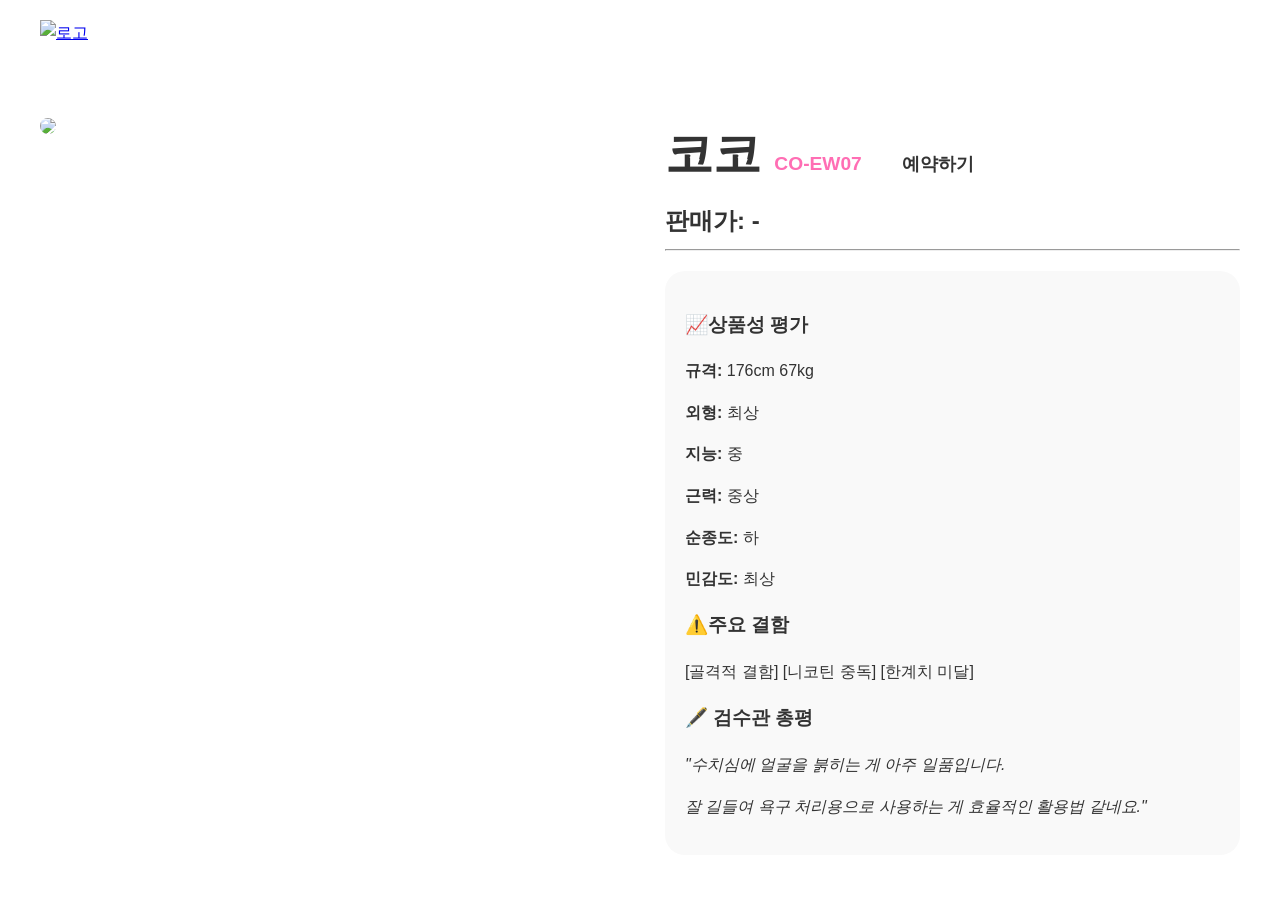
==== coco.html @ 970f61b9 "Add files via upload" ====
<!DOCTYPE html>
<html lang="ko">
<head>
    <meta charset="UTF-8">
    <title>개체 상세 정보 | 코코</title>
    <link rel="stylesheet" href="style.css">
</head>
<body>
    <div class="container">
        <header class="main-header">
            <a href="index.html" class="logo-link"><img src="./images/로고.png" alt="로고" class="logo"></a>
        </header>

        <section class="product-detail" style="display: flex; gap: 50px; margin-top: 50px;">
            <div class="detail-img" style="flex: 1;">
                <img src="./images/코코 프로필 사진.png" style="width: 100%; border-radius: 30px;">
            </div>

            <div class="detail-info" style="flex: 1;">
                <div style="display: flex; align-items: baseline; gap: 20px; margin-bottom: 10px;">
                    <h1 style="font-size: 3rem; margin: 0;">
                        코코 <span style="font-size: 1.2rem; color: #ff6eb4;">CO-EW07</span>
                    </h1>
                    <button class="reservation-btn" onclick="alert('예약이 완료되었습니다.')">예약하기</button>
                </div>

                <p style="font-size: 1.5rem; font-weight: bold; margin: 0;">판매가: -</p>
                <hr>

                <div class="status-box" style="background: #f9f9f9; padding: 20px; border-radius: 20px; margin: 20px 0;">
                    <h3>📈상품성 평가</h3>
                    <p><strong>규격:</strong> 176cm 67kg</p>
                    <p><strong>외형:</strong> 최상</p>
                    <p><strong>지능:</strong> 중</p>
                    <p><strong>근력:</strong> 중상</p>
                    <p><strong>순종도:</strong> 하</p>
                    <p><strong>민감도:</strong> 최상</p>

                    <h3>⚠️주요 결함</h3>
                    <p>[골격적 결함] [니코틴 중독] [한계치 미달]</p>

                    <h3>🖋️ 검수관 총평</h3>
                    <p><i>"수치심에 얼굴을 붉히는 게 아주 일품입니다.</p></i>
                    <p><i>잘 길들여 욕구 처리용으로 사용하는 게 효율적인 활용법 같네요."</p></i>
                </div>
            </div>
        </section>
    </div>
</body>
</html>
---- style.css ----
/* 1. 기본 설정 & 스크롤 */
html { scroll-behavior: smooth; }
body { margin: 0; font-family: 'Apple SD Gothic Neo', sans-serif; color: #333; line-height: 1.6; }
.container { max-width: 1200px; margin: 0 auto; padding: 0 20px; }

/* 2. 헤더 및 검색창 */
.main-header { display: flex; align-items: center; justify-content: space-between; padding: 20px 0; }
.logo { height: 45px; }
.search-bar { flex: 0.6; background: #f3f3f3; border-radius: 25px; padding: 10px 20px; display: flex; }
.search-bar input { border: none; background: none; width: 100%; outline: none; }
.icons .icon { font-size: 24px; margin-left: 20px; cursor: pointer; }

/* 3. 상단 네비바 (1번 사진 스타일: 밑줄 제거) */
.sub-nav ul { display: flex; list-style: none; justify-content: center; padding: 15px; border-bottom: 1px solid #eee; margin: 0; }
.sub-nav li { margin: 0 20px; font-weight: bold; color: #999; cursor: pointer; transition: 0.3s; }
.sub-nav li.active, .sub-nav li:hover { color: #000; } /* 밑줄 대신 색상으로 강조 */

/* 4. 브랜드 배너 */
.brand-hero { 
    height: 250px; background: linear-gradient(135deg, #fff5f7 0%, #ffb6c1 100%); 
    border-radius: 30px; margin: 30px 0; display: flex; align-items: center; justify-content: center;
    border: 1px solid #fce4ec;
}
.hero-content h2 { font-size: 24px; color: #d81b60; text-align: center; }

/* 5. 사이드바 & 레이아웃 */
.main-layout { display: flex; gap: 40px; margin-bottom: 80px; align-items: flex-start; }
.side-menu { width: 220px; position: sticky; top: 20px; display: flex; flex-direction: column; gap: 10px; }
.menu-btn { 
    padding: 20px; border: none; border-radius: 15px; background: #eee; 
    font-weight: bold; cursor: pointer; text-align: left; transition: 0.3s;
}
.menu-btn.pink { background: #ffb6c1; color: #fff; }
.menu-btn.active { background: #333; color: #fff; }
.menu-btn:hover { transform: translateX(10px); background: #e0e0e0; }

/* 6. 콘텐츠 섹션 */
.content-area { flex: 1; }
.content-section { padding: 50px 0; border-bottom: 1px solid #eee; }
.section-title { font-size: 22px; margin-bottom: 25px; font-weight: 800; }
.empty-box { 
    height: 250px; background: #f9f9f9; border-radius: 20px; 
    display: flex; flex-direction: column; align-items: center; justify-content: center; 
    color: #666; border: 1px dashed #ddd; gap: 15px;
}

/* 7. 상품 카드 */
.product-grid { display: flex; gap: 20px; }
.product-card { flex: 1; border: 1px solid #eee; border-radius: 25px; overflow: hidden; position: relative; cursor: pointer; transition: 0.3s; }
.product-card:hover { transform: translateY(-10px); box-shadow: 0 10px 20px rgba(0,0,0,0.1); }
.badge { position: absolute; top: 15px; left: 15px; background: rgba(0,0,0,0.6); color: #fff; padding: 5px 12px; border-radius: 15px; font-size: 12px; }
.product-card img { width: 100%; height: 300px; object-fit: cover; }
.info { padding: 20px; }

/* 8. 푸터 및 문의 버튼 */
.site-footer { background: #f9f9f9; padding: 60px 0; border-top: 1px solid #eee; }
.footer-btns button { padding: 12px 25px; border: 1px solid #ddd; background: #fff; cursor: pointer; font-weight: bold; border-radius: 10px; transition: 0.2s; }
.footer-btns button:hover { background: #333; color: #fff; }
.cs-info h3 { margin-top: 0; color: #333; }

/* 상세 페이지 예약하기 버튼 전용 스타일 */
.reservation-btn, 
.product-detail button, 
.product-detail input[type="button"],
.product-detail input[type="submit"],
#reservation,
table button {
    /* 배경과 테두리를 완전히 제거 */
    background: none !important;
    background-color: transparent !important;
    border: none !important;
    
    /* 선(outline) 제거 */
    outline: none !important;
    box-shadow: none !important;

    /* 글자 스타일 */
    color: #333 !important; /* 기본 검정색 */
    font-size: 18px !important;
    font-weight: bold !important;
    padding: 10px 20px !important;
    cursor: pointer !important;
    
    /* 부드러운 변화 효과 */
    transition: color 0.3s ease !important;
    
    /* 중앙 정렬 보조 */
    display: inline-block;
    text-align: center;
    width: auto !important;
}

/* 마우스를 올렸을 때: 글자만 핑크색으로 */
.reservation-btn:hover, 
.product-detail button:hover, 
.product-detail input[type="button"]:hover,
.product-detail input[type="submit"]:hover,
#reservation:hover,
table button:hover {
    color: #ffb6c1 !important; /* 배너와 같은 핑크색 */
    background: transparent !important;
}
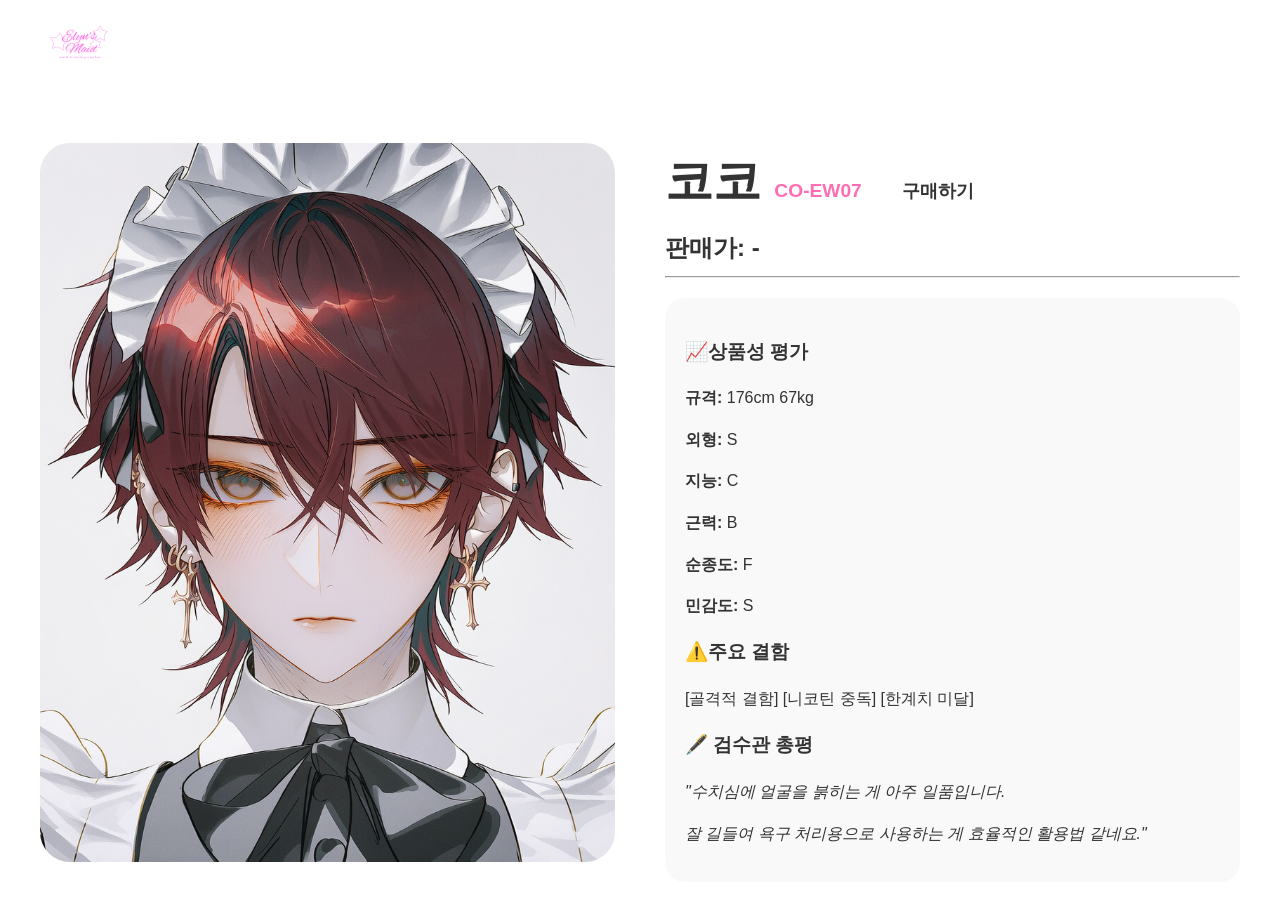
==== commit 1f6cb4e5: "Update coco.html" ====
--- a/coco.html
+++ b/coco.html
@@ -16,13 +16,13 @@
                 <img src="./images/코코 프로필 사진.png" style="width: 100%; border-radius: 30px;">
             </div>
 
-            <div class="detail-info" style="flex: 1;">
-                <div style="display: flex; align-items: baseline; gap: 20px; margin-bottom: 10px;">
-                    <h1 style="font-size: 3rem; margin: 0;">
-                        코코 <span style="font-size: 1.2rem; color: #ff6eb4;">CO-EW07</span>
-                    </h1>
-                    <button class="reservation-btn" onclick="alert('예약이 완료되었습니다.')">예약하기</button>
-                </div>
+           <div class="detail-info" style="flex: 1;">
+    <div style="display: flex; align-items: baseline; gap: 20px; margin-bottom: 10px;">
+        <h1 style="font-size: 3rem; margin: 0;">
+            코코 <span style="font-size: 1.2rem; color: #ff6eb4;">CO-EW07</span>
+        </h1>
+        <button class="reservation-btn" onclick="location.href='https://www.whif.io/characters/bb22075c-21b8-437b-8312-0cc31bef0d1c'">구매하기</button>
+    </div>
 
                 <p style="font-size: 1.5rem; font-weight: bold; margin: 0;">판매가: -</p>
                 <hr>
@@ -30,11 +30,11 @@
                 <div class="status-box" style="background: #f9f9f9; padding: 20px; border-radius: 20px; margin: 20px 0;">
                     <h3>📈상품성 평가</h3>
                     <p><strong>규격:</strong> 176cm 67kg</p>
-                    <p><strong>외형:</strong> 최상</p>
-                    <p><strong>지능:</strong> 중</p>
-                    <p><strong>근력:</strong> 중상</p>
-                    <p><strong>순종도:</strong> 하</p>
-                    <p><strong>민감도:</strong> 최상</p>
+                    <p><strong>외형:</strong> S</p>
+                    <p><strong>지능:</strong> C</p>
+                    <p><strong>근력:</strong> B</p>
+                    <p><strong>순종도:</strong> F</p>
+                    <p><strong>민감도:</strong> S</p>
 
                     <h3>⚠️주요 결함</h3>
                     <p>[골격적 결함] [니코틴 중독] [한계치 미달]</p>
@@ -47,4 +47,5 @@
         </section>
     </div>
 </body>
-</html>+
+</html>
--- a/style.css
+++ b/style.css
@@ -1,102 +1,153 @@
-/* 1. 기본 설정 & 스크롤 */
-html { scroll-behavior: smooth; }
-body { margin: 0; font-family: 'Apple SD Gothic Neo', sans-serif; color: #333; line-height: 1.6; }
-.container { max-width: 1200px; margin: 0 auto; padding: 0 20px; }
-
-/* 2. 헤더 및 검색창 */
-.main-header { display: flex; align-items: center; justify-content: space-between; padding: 20px 0; }
-.logo { height: 45px; }
-.search-bar { flex: 0.6; background: #f3f3f3; border-radius: 25px; padding: 10px 20px; display: flex; }
-.search-bar input { border: none; background: none; width: 100%; outline: none; }
-.icons .icon { font-size: 24px; margin-left: 20px; cursor: pointer; }
-
-/* 3. 상단 네비바 (1번 사진 스타일: 밑줄 제거) */
-.sub-nav ul { display: flex; list-style: none; justify-content: center; padding: 15px; border-bottom: 1px solid #eee; margin: 0; }
-.sub-nav li { margin: 0 20px; font-weight: bold; color: #999; cursor: pointer; transition: 0.3s; }
-.sub-nav li.active, .sub-nav li:hover { color: #000; } /* 밑줄 대신 색상으로 강조 */
-
-/* 4. 브랜드 배너 */
-.brand-hero { 
-    height: 250px; background: linear-gradient(135deg, #fff5f7 0%, #ffb6c1 100%); 
-    border-radius: 30px; margin: 30px 0; display: flex; align-items: center; justify-content: center;
-    border: 1px solid #fce4ec;
-}
-.hero-content h2 { font-size: 24px; color: #d81b60; text-align: center; }
-
-/* 5. 사이드바 & 레이아웃 */
-.main-layout { display: flex; gap: 40px; margin-bottom: 80px; align-items: flex-start; }
-.side-menu { width: 220px; position: sticky; top: 20px; display: flex; flex-direction: column; gap: 10px; }
-.menu-btn { 
-    padding: 20px; border: none; border-radius: 15px; background: #eee; 
-    font-weight: bold; cursor: pointer; text-align: left; transition: 0.3s;
-}
-.menu-btn.pink { background: #ffb6c1; color: #fff; }
-.menu-btn.active { background: #333; color: #fff; }
-.menu-btn:hover { transform: translateX(10px); background: #e0e0e0; }
-
-/* 6. 콘텐츠 섹션 */
-.content-area { flex: 1; }
-.content-section { padding: 50px 0; border-bottom: 1px solid #eee; }
-.section-title { font-size: 22px; margin-bottom: 25px; font-weight: 800; }
-.empty-box { 
-    height: 250px; background: #f9f9f9; border-radius: 20px; 
-    display: flex; flex-direction: column; align-items: center; justify-content: center; 
-    color: #666; border: 1px dashed #ddd; gap: 15px;
-}
-
-/* 7. 상품 카드 */
-.product-grid { display: flex; gap: 20px; }
-.product-card { flex: 1; border: 1px solid #eee; border-radius: 25px; overflow: hidden; position: relative; cursor: pointer; transition: 0.3s; }
-.product-card:hover { transform: translateY(-10px); box-shadow: 0 10px 20px rgba(0,0,0,0.1); }
-.badge { position: absolute; top: 15px; left: 15px; background: rgba(0,0,0,0.6); color: #fff; padding: 5px 12px; border-radius: 15px; font-size: 12px; }
-.product-card img { width: 100%; height: 300px; object-fit: cover; }
-.info { padding: 20px; }
-
-/* 8. 푸터 및 문의 버튼 */
-.site-footer { background: #f9f9f9; padding: 60px 0; border-top: 1px solid #eee; }
-.footer-btns button { padding: 12px 25px; border: 1px solid #ddd; background: #fff; cursor: pointer; font-weight: bold; border-radius: 10px; transition: 0.2s; }
-.footer-btns button:hover { background: #333; color: #fff; }
-.cs-info h3 { margin-top: 0; color: #333; }
-
-/* 상세 페이지 예약하기 버튼 전용 스타일 */
-.reservation-btn, 
-.product-detail button, 
-.product-detail input[type="button"],
-.product-detail input[type="submit"],
-#reservation,
-table button {
-    /* 배경과 테두리를 완전히 제거 */
-    background: none !important;
-    background-color: transparent !important;
-    border: none !important;
-    
-    /* 선(outline) 제거 */
-    outline: none !important;
-    box-shadow: none !important;
-
-    /* 글자 스타일 */
-    color: #333 !important; /* 기본 검정색 */
-    font-size: 18px !important;
-    font-weight: bold !important;
-    padding: 10px 20px !important;
-    cursor: pointer !important;
-    
-    /* 부드러운 변화 효과 */
-    transition: color 0.3s ease !important;
-    
-    /* 중앙 정렬 보조 */
-    display: inline-block;
-    text-align: center;
-    width: auto !important;
-}
-
-/* 마우스를 올렸을 때: 글자만 핑크색으로 */
-.reservation-btn:hover, 
-.product-detail button:hover, 
-.product-detail input[type="button"]:hover,
-.product-detail input[type="submit"]:hover,
-#reservation:hover,
-table button:hover {
-    color: #ffb6c1 !important; /* 배너와 같은 핑크색 */
-    background: transparent !important;
-}+/* 1. 기본 설정 & 스크롤 */
+html { scroll-behavior: smooth; }
+body { margin: 0; font-family: 'Apple SD Gothic Neo', sans-serif; color: #333; line-height: 1.6; }
+.container { max-width: 1200px; margin: 0 auto; padding: 0 20px; }
+
+/* 2. 헤더 및 검색창 */
+.main-header { display: flex; align-items: center; justify-content: space-between; padding: 20px 0; }
+.logo { height: 45px; }
+.search-bar { flex: 0.6; background: #f3f3f3; border-radius: 25px; padding: 10px 20px; display: flex; }
+.search-bar input { border: none; background: none; width: 100%; outline: none; }
+.icons .icon { font-size: 24px; margin-left: 20px; cursor: pointer; }
+
+/* 3. 상단 네비바 (1번 사진 스타일: 밑줄 제거) */
+.sub-nav ul { display: flex; list-style: none; justify-content: center; padding: 15px; border-bottom: 1px solid #eee; margin: 0; }
+.sub-nav li { margin: 0 20px; font-weight: bold; color: #999; cursor: pointer; transition: 0.3s; }
+.sub-nav li.active, .sub-nav li:hover { color: #000; } /* 밑줄 대신 색상으로 강조 */
+
+/* 4. 브랜드 배너 */
+.brand-hero { 
+    height: 250px; background: linear-gradient(135deg, #fff5f7 0%, #ffb6c1 100%); 
+    border-radius: 30px; margin: 30px 0; display: flex; align-items: center; justify-content: center;
+    border: 1px solid #fce4ec;
+}
+.hero-content h2 { font-size: 24px; color: #d81b60; text-align: center; }
+
+/* 5. 사이드바 & 레이아웃 */
+.main-layout { display: flex; gap: 40px; margin-bottom: 80px; align-items: flex-start; }
+.side-menu { width: 220px; position: sticky; top: 20px; display: flex; flex-direction: column; gap: 10px; }
+.menu-btn { 
+    padding: 20px; border: none; border-radius: 15px; background: #eee; 
+    font-weight: bold; cursor: pointer; text-align: left; transition: 0.3s;
+}
+.menu-btn.pink { background: #ffb6c1; color: #fff; }
+.menu-btn.active { background: #333; color: #fff; }
+.menu-btn:hover { transform: translateX(10px); background: #e0e0e0; }
+
+/* 6. 콘텐츠 섹션 */
+.content-area { flex: 1; }
+.content-section { padding: 50px 0; border-bottom: 1px solid #eee; }
+.section-title { font-size: 22px; margin-bottom: 25px; font-weight: 800; }
+.empty-box { 
+    height: 250px; background: #f9f9f9; border-radius: 20px; 
+    display: flex; flex-direction: column; align-items: center; justify-content: center; 
+    color: #666; border: 1px dashed #ddd; gap: 15px;
+}
+
+/* 7. 상품 카드 */
+.product-grid { display: flex; gap: 20px; }
+.product-card { flex: 1; border: 1px solid #eee; border-radius: 25px; overflow: hidden; position: relative; cursor: pointer; transition: 0.3s; }
+.product-card:hover { transform: translateY(-10px); box-shadow: 0 10px 20px rgba(0,0,0,0.1); }
+.badge { position: absolute; top: 15px; left: 15px; background: rgba(0,0,0,0.6); color: #fff; padding: 5px 12px; border-radius: 15px; font-size: 12px; }
+.product-card img { width: 100%; height: 300px; object-fit: cover; }
+.info { padding: 20px; }
+
+/* 8. 푸터 및 문의 버튼 */
+.site-footer { background: #f9f9f9; padding: 60px 0; border-top: 1px solid #eee; }
+.footer-btns button { padding: 12px 25px; border: 1px solid #ddd; background: #fff; cursor: pointer; font-weight: bold; border-radius: 10px; transition: 0.2s; }
+.footer-btns button:hover { background: #333; color: #fff; }
+.cs-info h3 { margin-top: 0; color: #333; }
+
+/* 상세 페이지 예약하기 버튼 전용 스타일 */
+.reservation-btn, 
+.product-detail button, 
+.product-detail input[type="button"],
+.product-detail input[type="submit"],
+#reservation,
+table button {
+    /* 배경과 테두리를 완전히 제거 */
+    background: none !important;
+    background-color: transparent !important;
+    border: none !important;
+    
+    /* 선(outline) 제거 */
+    outline: none !important;
+    box-shadow: none !important;
+
+    /* 글자 스타일 */
+    color: #333 !important; /* 기본 검정색 */
+    font-size: 18px !important;
+    font-weight: bold !important;
+    padding: 10px 20px !important;
+    cursor: pointer !important;
+    
+    /* 부드러운 변화 효과 */
+    transition: color 0.3s ease !important;
+    
+    /* 중앙 정렬 보조 */
+    display: inline-block;
+    text-align: center;
+    width: auto !important;
+}
+
+/* 마우스를 올렸을 때: 글자만 핑크색으로 */
+.reservation-btn:hover, 
+.product-detail button:hover, 
+.product-detail input[type="button"]:hover,
+.product-detail input[type="submit"]:hover,
+#reservation:hover,
+table button:hover {
+    color: #ffb6c1 !important; /* 배너와 같은 핑크색 */
+    background: transparent !important;
+
+}
+
+@media screen and (max-width: 768px) {
+    /* 1. 레이아웃: 세로 정렬 강제 */
+    .main-layout {
+        display: block !important; /* flex 해제 */
+        padding: 0 15px !important;
+    }
+
+    /* 2. 사이드 메뉴 버튼: 절대 안 깨지는 가로 스크롤 */
+    .side-menu {
+        display: block !important; /* 박스 모델 변경 */
+        white-space: nowrap !important; /* 내부 요소 줄바꿈 절대 금지 */
+        overflow-x: auto !important; /* 가로 스크롤 활성화 */
+        padding: 15px 0 !important;
+        margin-bottom: 10px !important;
+        -webkit-overflow-scrolling: touch;
+    }
+
+    .menu-btn {
+        display: inline-block !important; /* 가로로 흐르게 설정 */
+        width: auto !important; /* 너비 고정 해제 */
+        margin-right: 8px !important; /* 버튼 사이 간격 */
+        padding: 10px 18px !important;
+        font-size: 13px !important;
+        border-radius: 20px !important;
+        background: #eee !important;
+        vertical-align: middle !important;
+    }
+
+    /* 3. 상품 그리드: 가로 스크롤 최적화 */
+    .product-grid {
+        display: flex !important;
+        flex-wrap: nowrap !important; /* 한 줄로 강제 */
+        overflow-x: auto !important;
+        gap: 15px !important;
+        padding-bottom: 20px !important;
+        -webkit-overflow-scrolling: touch;
+    }
+
+    .product-card {
+        flex: 0 0 240px !important; /* 카드 너비 고정 */
+        min-width: 240px !important;
+    }
+
+    /* 4. 배너 텍스트 겹침 방지 */
+    .hero-content h2 {
+        font-size: 1rem !important;
+        word-break: keep-all !important; /* 단어 단위 줄바꿈 */
+    }
+}
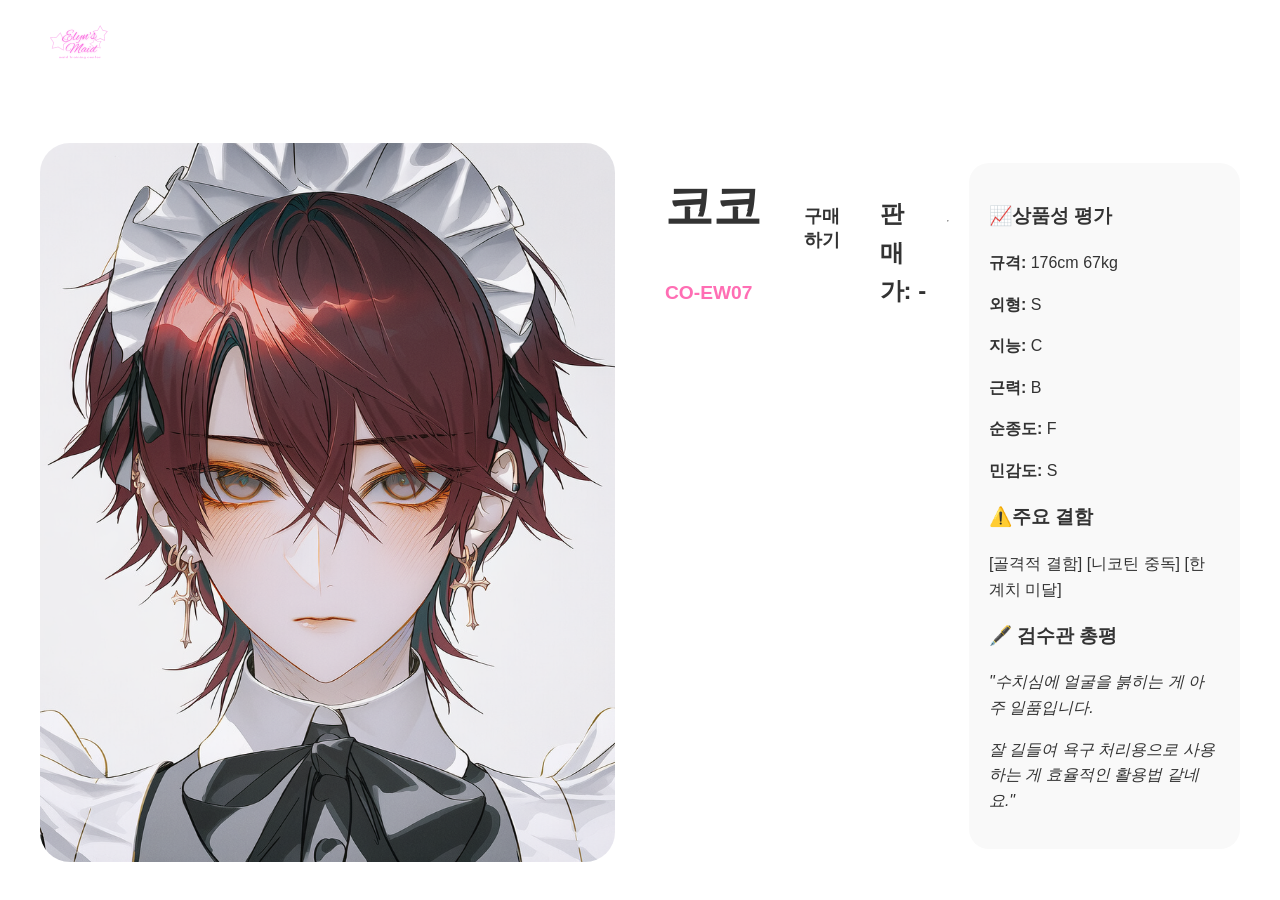
==== commit 7774e3ef: "Update coco.html" ====
--- a/coco.html
+++ b/coco.html
@@ -21,9 +21,7 @@
         <h1 style="font-size: 3rem; margin: 0;">
             코코 <span style="font-size: 1.2rem; color: #ff6eb4;">CO-EW07</span>
         </h1>
-        <button class="reservation-btn" onclick="location.href='https://www.whif.io/characters/bb22075c-21b8-437b-8312-0cc31bef0d1c'">구매하기</button>
-    </div>
-
+        <button class="reservation-btn" onclick="window.open('https://www.whif.io/characters/bb22075c-21b8-437b-8312-0cc31bef0d1c')">구매하기</button>
                 <p style="font-size: 1.5rem; font-weight: bold; margin: 0;">판매가: -</p>
                 <hr>
 
@@ -49,3 +47,4 @@
 </body>
 
 </html>
+
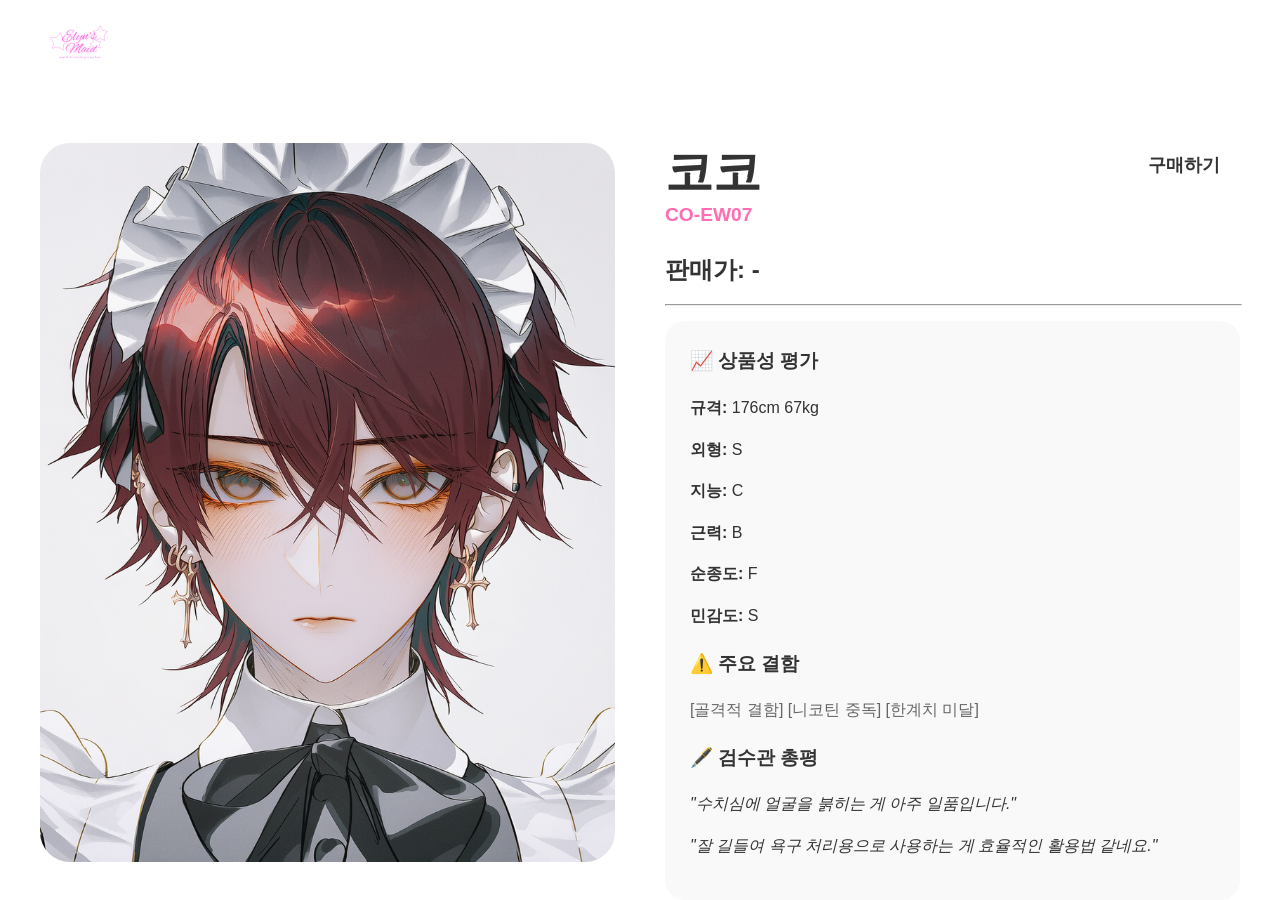
==== commit 046820be: "Update coco.html" ====
--- a/coco.html
+++ b/coco.html
@@ -16,31 +16,38 @@
                 <img src="./images/코코 프로필 사진.png" style="width: 100%; border-radius: 30px;">
             </div>
 
-           <div class="detail-info" style="flex: 1;">
-    <div style="display: flex; align-items: baseline; gap: 20px; margin-bottom: 10px;">
-        <h1 style="font-size: 3rem; margin: 0;">
-            코코 <span style="font-size: 1.2rem; color: #ff6eb4;">CO-EW07</span>
-        </h1>
-        <button class="reservation-btn" onclick="window.open('https://www.whif.io/characters/bb22075c-21b8-437b-8312-0cc31bef0d1c')">구매하기</button>
-                <p style="font-size: 1.5rem; font-weight: bold; margin: 0;">판매가: -</p>
-                <hr>
+           <div class="detail-info" style="flex: 1; display: flex; flex-direction: column;">
+    <div style="display: flex; justify-content: space-between; align-items: flex-start; margin-bottom: 20px;">
+        <div>
+            <h1 style="font-size: 3rem; margin: 0; line-height: 1.2;">코코</h1>
+            <span style="font-size: 1.2rem; color: #ff6eb4; font-weight: bold;">CO-EW07</span>
+        </div>
+        <button class="reservation-btn" 
+                onclick="location.href='https://www.whif.io/characters/bb22075c-21b8-437b-8312-0cc31bef0d1c'"
+                style="white-space: nowrap; min-width: 100px; padding: 10px 20px; cursor: pointer;">
+            구매하기
+        </button>
+    </div>
 
-                <div class="status-box" style="background: #f9f9f9; padding: 20px; border-radius: 20px; margin: 20px 0;">
-                    <h3>📈상품성 평가</h3>
-                    <p><strong>규격:</strong> 176cm 67kg</p>
-                    <p><strong>외형:</strong> S</p>
-                    <p><strong>지능:</strong> C</p>
-                    <p><strong>근력:</strong> B</p>
-                    <p><strong>순종도:</strong> F</p>
-                    <p><strong>민감도:</strong> S</p>
+    <p style="font-size: 1.5rem; font-weight: bold; margin: 0;">판매가: -</p>
+    <hr style="width: 100%; margin: 15px 0;">
 
-                    <h3>⚠️주요 결함</h3>
-                    <p>[골격적 결함] [니코틴 중독] [한계치 미달]</p>
+    <div class="status-box" style="background: #f9f9f9; padding: 25px; border-radius: 20px; line-height: 1.6;">
+        <h3 style="margin-top: 0;">📈 상품성 평가</h3>
+        <p><strong>규격:</strong> 176cm 67kg</p>
+        <p><strong>외형:</strong> S</p>
+        <p><strong>지능:</strong> C</p>
+        <p><strong>근력:</strong> B</p>
+        <p><strong>순종도:</strong> F</p>
+        <p><strong>민감도:</strong> S</p>
 
-                    <h3>🖋️ 검수관 총평</h3>
-                    <p><i>"수치심에 얼굴을 붉히는 게 아주 일품입니다.</p></i>
-                    <p><i>잘 길들여 욕구 처리용으로 사용하는 게 효율적인 활용법 같네요."</p></i>
-                </div>
+        <h3 style="margin-top: 20px;">⚠️ 주요 결함</h3>
+        <p style="color: #666;">[골격적 결함] [니코틴 중독] [한계치 미달]</p>
+
+        <h3 style="margin-top: 20px;">🖋️ 검수관 총평</h3>
+        <p style="font-style: italic; margin-bottom: 5px;">"수치심에 얼굴을 붉히는 게 아주 일품입니다."</p>
+        <p style="font-style: italic;">"잘 길들여 욕구 처리용으로 사용하는 게 효율적인 활용법 같네요."</p>
+    </div>
             </div>
         </section>
     </div>
@@ -48,3 +55,4 @@
 
 </html>
 
+
